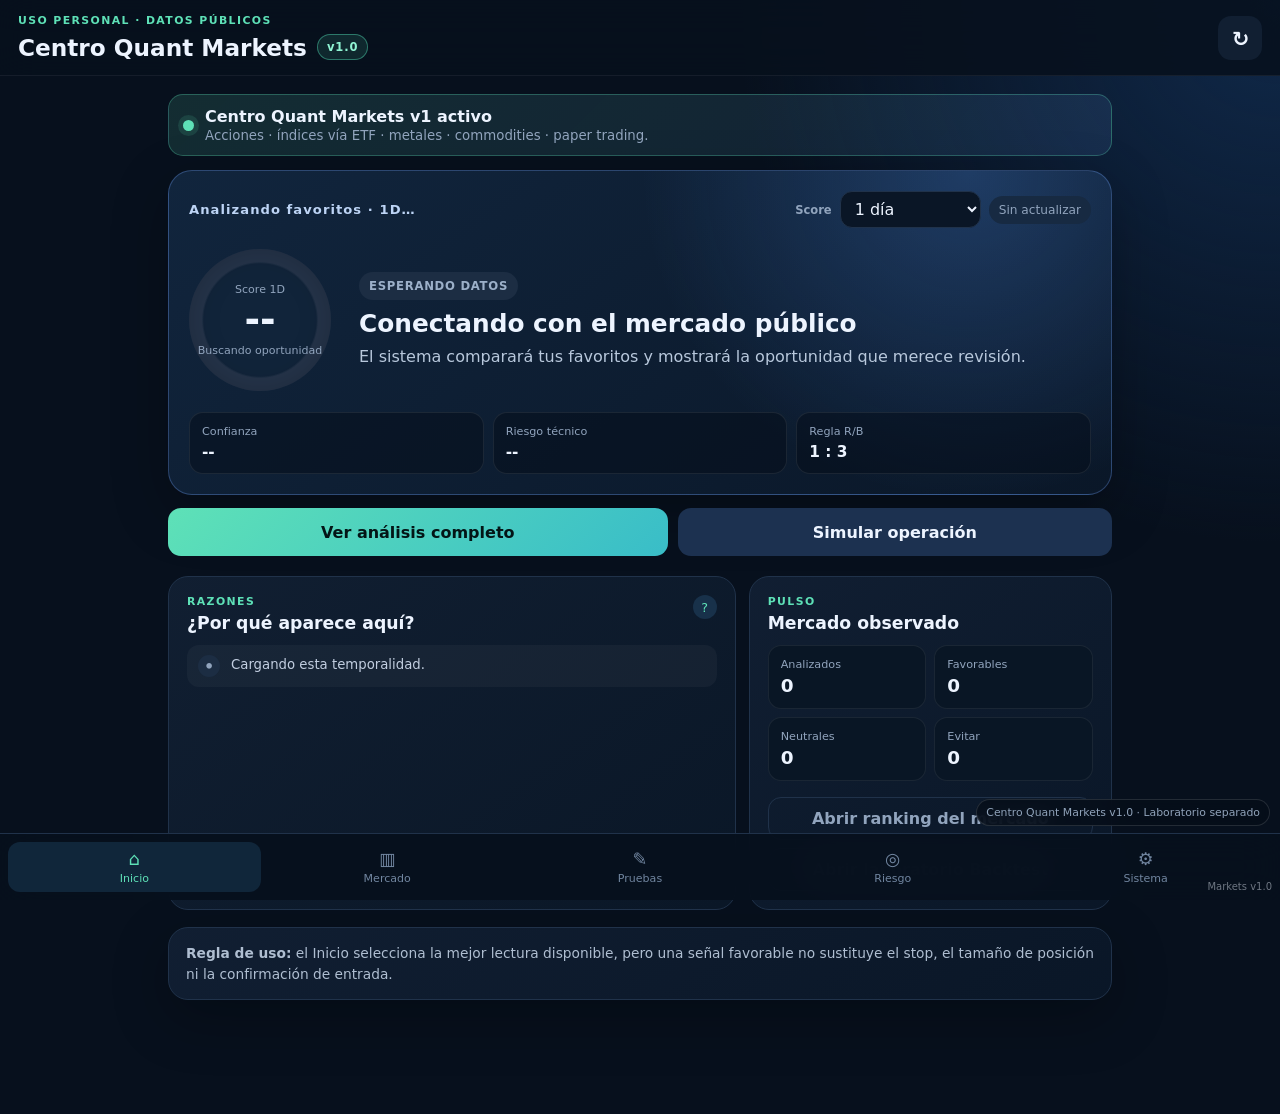
==== index.html @ fdf88c24 "Add files via upload" ====
<!doctype html>
<html lang="es">
<head>
  <meta charset="utf-8" />
  <meta name="viewport" content="width=device-width, initial-scale=1, viewport-fit=cover" />
  <meta name="theme-color" content="#0b1220" />
  <meta name="apple-mobile-web-app-capable" content="yes" />
  <meta name="apple-mobile-web-app-status-bar-style" content="black-translucent" />
  <meta name="apple-mobile-web-app-title" content="Quant Centro" />
  <title>Centro de Trading Cuantitativo</title>
  <link rel="manifest" href="./manifest.webmanifest" />
  <link rel="apple-touch-icon" href="./icons/icon-192.png" />
  <link rel="stylesheet" href="./styles.css?v=1.0.0" />
</head>
<body>
  <header class="app-header">
    <div>
      <p class="eyebrow">Uso personal · Datos públicos</p>
      <div class="brand-line"><h1>Centro Quant Markets</h1><span class="version-badge">v1.0</span></div>
    </div>
    <button id="refreshAllBtn" class="icon-btn" aria-label="Actualizar">↻</button>
  </header>

  <main>
    <section id="homeView" class="view active home-v6">
      <div class="v6-release-banner"><span class="release-dot"></span><div><strong>Centro Quant Markets v1 activo</strong><small>Acciones · índices vía ETF · metales · commodities · paper trading.</small></div></div>

      <article class="decision-hero">
        <div class="decision-topline">
          <span id="homePair" class="home-pair">Analizando favoritos…</span>
          <div class="home-time-controls">
            <label for="homeTimeframeSelect">Score</label>
            <select id="homeTimeframeSelect" class="compact-select" aria-label="Temporalidad del Score de Inicio">
              <option value="15m">15 min</option>
              <option value="1h">1 hora</option>
              <option value="4h">4 horas</option>
              <option value="1d" selected>1 día</option>
              <option value="1w">1 semana</option>
            </select>
            <span id="homeUpdated" class="pill">Sin actualizar</span>
          </div>
        </div>
        <div class="decision-main">
          <div class="decision-score-wrap">
            <span id="homeScoreLabel">Score 1D</span>
            <strong id="homeScore">--</strong>
            <small id="homeSide">Buscando oportunidad</small>
          </div>
          <div class="decision-copy">
            <p id="homeDecision" class="home-decision neutral">ESPERANDO DATOS</p>
            <h2 id="homeHeadline">Conectando con el mercado público</h2>
            <p id="homeSummary">El sistema comparará tus favoritos y mostrará la oportunidad que merece revisión.</p>
          </div>
        </div>
        <div class="home-kpis">
          <div><span>Confianza</span><strong id="homeConfidence">--</strong></div>
          <div><span>Riesgo técnico</span><strong id="homeRisk">--</strong></div>
          <div><span>Regla R/B</span><strong>1 : 3</strong></div>
        </div>
      </article>

      <div class="home-actions">
        <button id="homeAnalyzeBtn" class="primary">Ver análisis completo</button>
        <button id="homePaperBtn" class="secondary">Simular operación</button>
      </div>

      <section class="home-grid">
        <article class="home-panel">
          <div class="home-panel-head"><div><p class="eyebrow">Razones</p><h2>¿Por qué aparece aquí?</h2></div><span class="help-symbol">?</span></div>
          <div id="homeReasons" class="reason-list"><div class="reason-row neutral"><span>•</span><p>Esperando indicadores del mercado.</p></div></div>
        </article>

        <article class="home-panel">
          <div class="home-panel-head"><div><p class="eyebrow">Pulso</p><h2>Mercado observado</h2></div></div>
          <div class="pulse-grid">
            <div><span>Analizados</span><strong id="homeAnalyzed">0</strong></div>
            <div><span>Favorables</span><strong id="homeFavorable">0</strong></div>
            <div><span>Neutrales</span><strong id="homeNeutral">0</strong></div>
            <div><span>Evitar</span><strong id="homeAvoid">0</strong></div>
          </div>
          <button id="homeMarketBtn" class="ghost wide">Abrir ranking del mercado</button>
          <button id="homeBacktestBtn" class="ghost wide home-secondary-link">Abrir laboratorio Backtest</button>
        </article>
      </section>

      <div class="notice home-notice"><strong>Regla de uso:</strong> el Inicio selecciona la mejor lectura disponible, pero una señal favorable no sustituye el stop, el tamaño de posición ni la confirmación de entrada.</div>
    </section>

    <section id="dashboardView" class="view">
      <div class="hero-card">
        <div>
          <p class="muted">Estado de tus favoritos</p>
          <h2 id="marketSummary">Cargando mercado…</h2>
        </div>
        <span id="lastUpdate" class="pill">Sin actualizar</span>
      </div>

      <div class="section-title">
        <div>
          <h2>Mercado Hoy</h2>
          <p>Ranking automático según oportunidad Long o Short.</p>
        </div>
        <select id="marketModeSelect" class="compact-select">
          <option value="long" selected>Long</option>
          <option value="short">Short</option>
        </select>
      </div>
      <div id="marketRanking" class="ranking-list"></div>

      <div class="section-title">
        <div>
          <h2>Favoritos</h2>
          <p>Scores Long y Short separados.</p>
        </div>
        <button id="addAssetBtn" class="primary small">+ Agregar</button>
      </div>
      <div id="assetGrid" class="asset-grid"></div>

      <div class="notice">
        <strong>Importante:</strong> el score mide cuántas condiciones favorables se cumplen. No es una probabilidad garantizada de subida.
      </div>
    </section>

    <section id="analysisView" class="view">
      <div class="section-title">
        <div>
          <p class="eyebrow">Análisis cuantitativo</p>
          <h2 id="analysisTitle">Selecciona un activo</h2>
        </div>
        <button id="backToDashboard" class="ghost">← Volver</button>
      </div>

      <div class="controls-row">
        <select id="analysisModeSelect">
          <option value="long" selected>Lectura Long</option>
          <option value="short">Lectura Short</option>
        </select>
        <select id="timeframeSelect">
          <option value="15m">15 minutos</option>
          <option value="1h">1 hora</option>
          <option value="4h">4 horas</option>
          <option value="1d" selected>Diario</option>
          <option value="1w">Semanal</option>
          <option value="1M">Mensual</option>
        </select>
        <button id="refreshAnalysisBtn" class="secondary">Actualizar</button>
      </div>

      <div class="analysis-top">
        <div class="score-card">
          <span class="muted">Score cuantitativo</span>
          <strong id="mainScore">--</strong>
          <span id="mainDecision" class="decision neutral">Sin datos</span>
        </div>
        <div class="metric-card">
          <span>Precio</span><strong id="analysisPrice">--</strong>
          <small id="analysisChange">--</small>
        </div>
      </div>

      <article class="traffic-card" id="trafficCard">
        <div class="traffic-head">
          <div>
            <p class="eyebrow">Semáforo inteligente</p>
            <h3 id="trafficTitle">Esperando análisis</h3>
            <p id="trafficMessage">El sistema combinará score y calidad de los factores para darte una instrucción clara.</p>
          </div>
          <div id="trafficLight" class="traffic-light neutral" aria-label="Semáforo sin datos">
            <span class="light red"></span><span class="light yellow"></span><span class="light green"></span>
          </div>
        </div>
        <div id="trafficReasons" class="traffic-reasons"><div class="reason-row neutral"><span>•</span><p>Selecciona un activo y espera los datos.</p></div></div>
        <button id="trafficNeedsBtn" class="ghost wide" type="button" aria-expanded="false">¿Qué tendría que pasar para ponerse en verde?</button>
        <div id="trafficNeeds" class="traffic-needs" hidden></div>
        <small class="traffic-rule">El verde valida la lectura técnica. Antes de operar, el simulador debe confirmar un riesgo/beneficio mínimo de 1:3.</small>
      </article>

      <article class="score-engine-card">
        <div class="score-engine-head">
          <div><p class="eyebrow">Motor del Score</p><h3>De dónde salen los puntos</h3><p>Cada factor aporta una parte de su peso máximo según la lectura actual.</p></div>
          <span id="scoreWeightTotal" class="pill">Pesos: 100</span>
        </div>
        <div id="scoreBreakdown" class="score-breakdown"><div class="notice">Selecciona un activo para ver el desglose.</div></div>
      </article>

      <div class="chart-card">
        <div class="chart-head">
          <div>
            <strong>Precio y medias</strong>
            <small id="chartCaption">Últimas velas</small>
          </div>
          <div class="legend"><span>Precio</span><span>EMA20</span><span>EMA50</span></div>
        </div>
        <canvas id="priceChart" width="900" height="420"></canvas>
      </div>

      <div id="diagnosticGrid" class="diagnostic-grid"></div>

      <div class="explanation-card">
        <h3>Lectura clara</h3>
        <p id="plainExplanation">Selecciona un activo para obtener el diagnóstico.</p>
      </div>
    </section>

    <section id="backtestView" class="view">
      <div class="section-title">
        <div>
          <p class="eyebrow">Laboratorio</p>
          <h2>Laboratorio automático</h2>
          <p>La app recorre el historial y abre/cierra simulaciones automáticamente según el Score, stop y objetivo.</p>
        </div>
      </div>

      <div class="form-card">
        <div class="form-grid">
          <label>Activo
            <select id="btSymbol"></select>
          </label>
          <label>Temporalidad
            <select id="btInterval">
              <option value="15m">15 minutos</option>
              <option value="1h">1 hora</option>
              <option value="4h" selected>4 horas</option>
              <option value="1d">Diario</option>
              <option value="1w">Semanal</option>
            </select>
          </label>
          <label>Motor de entrada
            <select id="btPreset">
              <option value="score" selected>Score Centro Quant automático</option>
              <option value="trend">Clásico: tendencia EMA + RSI</option>
              <option value="pullback">Clásico: retroceso EMA20</option>
              <option value="breakout">Clásico: ruptura + volumen</option>
            </select>
          </label>
          <label>Score mínimo
            <input id="btScoreThreshold" type="number" value="85" min="50" max="100" step="1" />
          </label>
          <label>Dirección
            <select id="btDirection"><option value="auto" selected>Automática Long / Short</option><option value="long">Solo Long</option><option value="short">Solo Short</option></select>
          </label>
          <label>Capital inicial
            <input id="btCapital" type="number" value="10000" min="100" />
          </label>
          <label>Stop %
            <input id="btStop" type="number" value="3" min="0.2" step="0.1" />
          </label>
          <label>Objetivo %
            <input id="btTarget" type="number" value="9" min="0.2" step="0.1" />
          </label>
          <label>Comisión por lado %
            <input id="btFee" type="number" value="0.1" min="0" step="0.01" />
          </label>
          <label>Riesgo por operación %
            <input id="btRisk" type="number" value="1" min="0.1" max="10" step="0.1" />
          </label>
        </div>
        <button id="runBacktestBtn" class="primary wide">Ejecutar simulaciones automáticas</button>
        <div id="btAutoSummary" class="auto-summary">Usa Score 85 como punto de partida. Después puedes probar 80, 75 o 90 y comparar.</div>
      </div>

      <div id="btResults" class="results-grid hidden"></div>
      <div id="btEquityWrap" class="chart-card hidden">
        <div class="chart-head"><strong>Curva de capital</strong><small>Resultado simulado</small></div>
        <canvas id="equityChart" width="900" height="360"></canvas>
      </div>
      <div class="notice">
        Un backtest no garantiza resultados futuros. Sirve para descartar ideas débiles y medir reglas antes de arriesgar dinero.
      </div>
    </section>


    <section id="paperView" class="view paper-v5">
      <div class="new-version-banner"><strong>✓ NUEVA BASE ACTIVA</strong><span>Laboratorio separado: riesgo, R/B, diario y aprendizaje.</span></div>
      <div class="section-title paper-hero">
        <div>
          <p class="eyebrow">Laboratorio Markets · v1.0</p>
          <h2>Simulador y diario de operaciones</h2>
          <p>Planea la entrada, valida el riesgo y aprende de tus resultados sin usar dinero real.</p>
        </div>
        <button id="refreshPaperBtn" class="secondary">Revisar abiertas</button>
      </div>

      <div class="auto-paper-card">
        <div class="auto-paper-head"><div><p class="eyebrow">Piloto automático</p><h3>Paper trading automático</h3><p>Cuando la app está abierta (y al volver a abrirla), escanea una cesta separada de acciones grandes y ETFs representativos de índices, metales y commodities. Crea simulaciones sólo si alcanzan el Score indicado.</p></div><label class="switch-line"><input id="autoPaperEnabled" type="checkbox" /><span>Activar</span></label></div>
        <div class="auto-paper-grid">
          <label>Temporalidad<select id="autoPaperInterval"><option value="15m">15 min</option><option value="1h">1 hora</option><option value="4h" selected>4 horas</option><option value="1d">Diario</option><option value="1w">Semanal</option></select></label>
          <label>Score mínimo<input id="autoPaperThreshold" type="number" min="50" max="100" value="85" /></label>
          <label>Stop %<input id="autoPaperStop" type="number" min="0.2" step="0.1" value="3" /></label>
          <label>Objetivo %<input id="autoPaperTarget" type="number" min="0.2" step="0.1" value="9" /></label>
          <label>Riesgo %<input id="autoPaperRisk" type="number" min="0.1" max="10" step="0.1" value="1" /></label>
          <label>Capital simulado<input id="autoPaperCapital" type="number" min="100" value="20000" /></label>
        </div>
        <div class="scanner-universe-note"><strong>Radar Markets:</strong> acciones grandes + ETFs de índices/metales/commodities → Score Long/Short → R/B mínimo 1:3.</div>
        <div class="auto-paper-footer"><span id="autoPaperStatus">Apagado</span><button id="scanAutoPaperBtn" class="secondary">Revisar señales ahora</button></div>
        <small class="muted">En iPhone una PWA no puede garantizar ejecución continua cuando está totalmente cerrada; el barrido se hace con la app abierta, al abrirla y al actualizar.</small>
      </div>

      <div class="scanner-results-card">
        <div class="scanner-results-head"><div><p class="eyebrow">Radar Markets</p><h3>Último barrido del mercado</h3><p id="scannerResultsMeta">Aún no hay un barrido terminado.</p></div><div class="scanner-legend"><span class="dot signal"></span>85+ señal <span class="dot watch"></span>70–84 vigilar</div></div>
        <div id="scannerResults" class="scanner-results"></div>
        <small class="muted">Aquí aparecen los instrumentos que realmente logró analizar. Se ordenan por el mejor Score entre Long y Short.</small>
      </div>
      <div class="paper-layout">
        <div class="form-card paper-entry-card">
          <div class="paper-card-title"><span class="step-number">1</span><div><strong>Nueva operación</strong><small>Define la idea antes de entrar</small></div></div>
          <div class="form-grid">
            <label>Activo<select id="paperSymbol"></select></label>
            <label>Dirección<select id="paperSide"><option value="long">Long</option><option value="short">Short</option></select></label>
            <label>Temporalidad<select id="paperInterval"><option value="15m">15 minutos</option><option value="1h">1 hora</option><option value="4h">4 horas</option><option value="1d" selected>Diario</option><option value="1w">Semanal</option></select></label>
            <label>Entrada<input id="paperEntry" type="number" step="any" placeholder="Precio actual automático" /></label>
            <label>Stop por<select id="paperStopMode"><option value="percent">Porcentaje</option><option value="price">Precio</option></select></label>
            <label>Stop<input id="paperStop" type="number" step="any" value="3" /></label>
            <label>Objetivo por<select id="paperTargetMode"><option value="percent">Porcentaje</option><option value="price">Precio</option></select></label>
            <label>Objetivo<input id="paperTarget" type="number" step="any" value="9" /></label>
            <label>Capital disponible<input id="paperCapital" type="number" min="0" step="any" value="20000" /></label>
            <label>Riesgo máximo %<input id="paperRiskPct" type="number" min="0.1" max="10" step="0.1" value="1" /></label>
            <label class="full-field">Motivo o notas<textarea id="paperNotes" rows="3" placeholder="Ej. Score alto, tendencia alineada y volumen confirmando"></textarea></label>
          </div>
          <div class="trade-checklist">
            <strong>Lista de control antes de guardar</strong>
            <label><input id="checkTrend" type="checkbox" /> La tendencia apoya la dirección</label>
            <label><input id="checkSignal" type="checkbox" /> Existe una señal concreta de entrada</label>
            <label><input id="checkRisk" type="checkbox" /> Acepto la pérdida definida por el stop</label>
            <label><input id="checkNoImpulse" type="checkbox" /> No estoy entrando por impulso o FOMO</label>
          </div>
          <div id="paperPreview" class="paper-analysis-panel">Selecciona los datos. Al guardar se capturarán score, RSI, ADX, ATR, volumen y medias.</div>
          <button id="savePaperBtn" class="primary wide">Guardar operación simulada</button>
        </div>

        <aside class="paper-guide-card">
          <div class="paper-card-title"><span class="step-number">2</span><div><strong>Reglas de control</strong><small>Tu filtro antes de operar</small></div></div>
          <div class="rule-row"><span>Riesgo máximo</span><strong>1% sugerido</strong></div>
          <div class="rule-row"><span>R/B mínimo</span><strong>1 : 3</strong></div>
          <div class="rule-row"><span>Operaciones abiertas</span><strong id="paperOpenCount">0</strong></div>
          <p class="muted compact-note">Una operación puede tener score alto y aun así no cumplir tu gestión de riesgo.</p>
        </aside>
      </div>

      <div class="section-title paper-section-head"><div><p class="eyebrow">Seguimiento</p><h2>Operaciones abiertas</h2><p>La app revisa stops y objetivos automáticamente cada 45 segundos mientras está activa.</p></div></div>
      <div id="paperMonitor" class="paper-monitor"></div>
      <div id="paperOpenList" class="paper-list"></div>

      <div class="section-title paper-section-head"><div><p class="eyebrow">Estadísticas</p><h2>Diario de resultados</h2><p>Historial, rendimiento acumulado y patrones de tu sistema.</p></div></div>
      <div id="paperStats" class="results-grid"></div>
      <div class="section-head mfe-head"><div><h3>🎯 ¿Hasta dónde llegaron realmente?</h3><p>Máximo avance favorable antes del cierre, medido en R.</p></div></div>
      <div id="paperMfeStats" class="results-grid mfe-grid"></div>
      <div id="paperInsights" class="insights-card"></div>
      <div class="journal-toolbar">
        <select id="paperFilter">
          <option value="all">Todo el diario</option>
          <option value="wins">Solo ganadoras</option>
          <option value="losses">Solo perdedoras</option>
          <option value="long">Solo Long</option>
          <option value="short">Solo Short</option>
        </select>
        <button id="exportPaperBtn" class="secondary">Exportar CSV</button>
      </div>
      <div id="paperClosedList" class="paper-list"></div>
    </section>

    <section id="positionView" class="view">
      <div class="section-title">
        <div>
          <p class="eyebrow">Gestión de riesgo</p>
          <h2>Calculadora de posición</h2>
        </div>
      </div>
      <div class="form-card">
        <div class="form-grid">
          <label>Capital disponible
            <input id="posCapital" type="number" value="20000" />
          </label>
          <label>Riesgo máximo %
            <input id="posRisk" type="number" value="1" step="0.1" />
          </label>
          <label>Precio de entrada
            <input id="posEntry" type="number" placeholder="Ej. 65000" step="any" />
          </label>
          <label>Stop loss
            <input id="posStop" type="number" placeholder="Ej. 63000" step="any" />
          </label>
          <label>Objetivo
            <input id="posTarget" type="number" placeholder="Ej. 71000" step="any" />
          </label>
        </div>
        <button id="calcPositionBtn" class="primary wide">Calcular operación</button>
      </div>
      <div id="positionResults" class="results-grid hidden"></div>
    </section>

    <section id="settingsView" class="view">
      <div class="section-title">
        <div>
          <p class="eyebrow">Configuración</p>
          <h2>Sistema cuantitativo</h2>
          <p>Estos pesos determinan el score. Después podremos ajustarlos con evidencia del backtest.</p>
        </div>
      </div>
      <div class="form-card" style="margin-bottom:14px">
        <div class="weight-summary"><div><strong>Fuente de datos · Twelve Data</strong><small>La clave queda guardada sólo en este dispositivo.</small></div><strong id="marketApiStatus">Sin clave</strong></div>
        <label>API key de Twelve Data<input id="marketApiKey" type="password" autocomplete="off" placeholder="Pega aquí tu API key" /></label>
        <button id="saveMarketApiKey" type="button" class="primary wide">Guardar clave de mercado</button>
        <small class="muted">Markets v1 necesita esta clave para consultar velas y precios. Crypto permanece totalmente separado.</small>
      </div>
      <div class="form-card">
        <div class="weight-summary"><div><strong>Personaliza tu estrategia</strong><small>Los seis pesos deben sumar 100.</small></div><strong id="weightsTotal">100 / 100</strong></div>
        <div class="weight-presets">
          <button type="button" class="ghost" data-weight-preset="balanced">Equilibrado</button>
          <button type="button" class="ghost" data-weight-preset="trend">Tendencia</button>
          <button type="button" class="ghost" data-weight-preset="momentum">Momentum</button>
        </div>
        <div id="weightsForm" class="weights"></div>
        <button id="saveWeightsBtn" class="primary wide">Guardar y recalcular</button>
        <div class="backup-tools">
          <button id="backupDataBtn" type="button" class="secondary wide">Crear respaldo completo</button>
          <button id="restoreDataBtn" type="button" class="ghost wide">Cargar respaldo</button>
          <input id="restoreDataInput" type="file" accept="application/json,.json" hidden />
          <small class="muted">El respaldo incluye activos, pesos, temporalidad de Inicio y todas las operaciones de Pruebas guardadas en este dispositivo.</small>
        </div>
        <button id="resetDataBtn" class="danger wide">Restablecer aplicación</button>
      </div>
      <div class="notice">
        Los datos personales y preferencias se guardan localmente en este dispositivo. La API key de datos se guarda sólo en el almacenamiento local de este dispositivo y no se incluye en los respaldos.
      </div>
    </section>
  </main>
  <div class="build-label">Centro Quant Markets v1.0 · Laboratorio separado</div>

  <nav class="bottom-nav">
    <button data-view="homeView" class="active"><span>⌂</span>Inicio</button>
    <button data-view="dashboardView"><span>▥</span>Mercado</button>
    <button data-view="paperView"><span>✎</span>Pruebas</button>
    <button data-view="positionView"><span>◎</span>Riesgo</button>
    <button data-view="settingsView"><span>⚙</span>Sistema</button>
  </nav>

  <dialog id="assetDialog">
    <form method="dialog" class="dialog-card">
      <h3>Agregar instrumento</h3>
      <p>Escribe el ticker. Ejemplos: AAPL, MSFT, SPY, GLD, USO.</p>
      <input id="newAssetInput" maxlength="12" autocomplete="off" placeholder="AAPL" />
      <div class="dialog-actions">
        <button value="cancel" class="ghost">Cancelar</button>
        <button id="confirmAddAsset" value="default" class="primary">Agregar</button>
      </div>
      <p id="assetDialogError" class="error"></p>
    </form>
  </dialog>

  <script src="./app.js?v=1.0.0"></script>

<div id="appVersionBadge" style="position:fixed;right:8px;bottom:8px;z-index:9999;font-size:10px;opacity:.45;pointer-events:none">Markets v1.0</div>
</body>
</html>
---- styles.css ----
:root{
  --bg:#07101d;--panel:#0d1929;--panel2:#111f32;--line:#20324a;--text:#edf4ff;
  --muted:#91a4bd;--accent:#5ee1b7;--accent2:#73a7ff;--danger:#ff7185;--warn:#f6c86b;
  --shadow:0 18px 55px rgba(0,0,0,.28);--radius:20px
}
*{box-sizing:border-box}
html{background:var(--bg);color:var(--text);font-family:Inter,ui-sans-serif,system-ui,-apple-system,BlinkMacSystemFont,"Segoe UI",sans-serif}
body{margin:0;min-height:100vh;background:radial-gradient(circle at top right,#10294a 0,transparent 32%),var(--bg);padding-bottom:92px}
button,input,select{font:inherit}
button{cursor:pointer}
.app-header{position:sticky;top:0;z-index:10;display:flex;justify-content:space-between;align-items:center;padding:calc(14px + env(safe-area-inset-top)) 18px 14px;background:rgba(7,16,29,.88);backdrop-filter:blur(18px);border-bottom:1px solid rgba(255,255,255,.06)}
h1,h2,h3,p{margin-top:0}.app-header h1{font-size:1.45rem;margin:2px 0 0}.eyebrow{text-transform:uppercase;letter-spacing:.13em;font-size:.68rem;color:var(--accent);font-weight:800;margin-bottom:5px}
main{max-width:980px;margin:auto;padding:18px}.view{display:none}.view.active{display:block}
.icon-btn,.ghost,.secondary,.primary,.danger{border:0;border-radius:13px;padding:11px 14px;font-weight:750}
.icon-btn{width:44px;height:44px;font-size:1.3rem;background:var(--panel2);color:var(--text)}
.primary{background:linear-gradient(135deg,var(--accent),#39bdc8);color:#031516}.secondary{background:#1c3150;color:var(--text)}.ghost{background:transparent;color:var(--muted);border:1px solid var(--line)}.danger{background:#3a1620;color:#ff9cab}.small{padding:9px 12px}.wide{width:100%;margin-top:16px}
.hero-card,.chart-card,.form-card,.explanation-card,.notice{background:linear-gradient(145deg,rgba(17,31,50,.98),rgba(10,23,39,.98));border:1px solid var(--line);border-radius:var(--radius);box-shadow:var(--shadow)}
.hero-card{padding:22px;display:flex;align-items:flex-end;justify-content:space-between;gap:14px}.hero-card h2{margin:4px 0 0;font-size:1.35rem}.muted,.section-title p,small{color:var(--muted)}
.pill{font-size:.76rem;padding:7px 10px;border-radius:999px;background:#172a42;color:var(--muted);white-space:nowrap}
.section-title{display:flex;justify-content:space-between;align-items:flex-end;gap:16px;margin:28px 2px 14px}.section-title h2{margin-bottom:5px}.section-title p{margin-bottom:0;font-size:.9rem;line-height:1.45}
.asset-grid{display:grid;grid-template-columns:repeat(auto-fit,minmax(250px,1fr));gap:13px}
.asset-card{position:relative;background:var(--panel);border:1px solid var(--line);border-radius:18px;padding:17px;transition:.2s transform,.2s border-color}.asset-card:active{transform:scale(.985)}.asset-card:hover{border-color:#355174}
.asset-top,.asset-bottom{display:flex;align-items:center;justify-content:space-between;gap:12px}.symbol-wrap{display:flex;align-items:center;gap:10px}.coin-badge{width:42px;height:42px;border-radius:14px;background:linear-gradient(135deg,#223a5d,#112037);display:grid;place-items:center;font-weight:900;color:var(--accent)}
.asset-card h3{margin:0;font-size:1rem}.asset-card .pair{font-size:.72rem;color:var(--muted)}.price{font-size:1.3rem;font-weight:850;margin:17px 0 4px}.change.pos{color:var(--accent)}.change.neg{color:var(--danger)}
.score-ring{width:57px;height:57px;border-radius:50%;display:grid;place-items:center;font-size:.92rem;font-weight:900;background:conic-gradient(var(--accent) calc(var(--score)*1%),#1d2b40 0);position:relative}.score-ring:after{content:"";position:absolute;inset:5px;border-radius:50%;background:var(--panel)}.score-ring span{position:relative;z-index:1}
.card-actions{display:flex;justify-content:space-between;align-items:center;margin-top:14px}.tag{font-size:.75rem;padding:6px 9px;border-radius:999px;background:#17273b}.remove-btn{border:0;background:transparent;color:#60758f;font-size:1rem;padding:5px}
.notice{padding:15px 17px;margin-top:17px;color:#afbed1;font-size:.86rem;line-height:1.5}
.controls-row{display:flex;gap:10px;margin-bottom:14px}select,input{width:100%;background:#0a1626;color:var(--text);border:1px solid var(--line);border-radius:12px;padding:12px;outline:none}select:focus,input:focus{border-color:var(--accent2)}
.analysis-top{display:grid;grid-template-columns:1.2fr 1fr;gap:12px;margin-bottom:12px}.score-card,.metric-card{background:var(--panel);border:1px solid var(--line);border-radius:18px;padding:18px}.score-card strong{font-size:2.3rem;display:block;margin:7px 0}.decision{display:inline-block;border-radius:999px;padding:6px 10px;font-size:.78rem;font-weight:850}.decision.good{background:#133a35;color:var(--accent)}.decision.warn{background:#3b321c;color:var(--warn)}.decision.bad{background:#3d1822;color:#ff91a1}.decision.neutral{background:#1b2c42;color:var(--muted)}.metric-card{display:flex;flex-direction:column;justify-content:center}.metric-card strong{font-size:1.4rem;margin:8px 0}
.chart-card{padding:14px;margin-bottom:14px;overflow:hidden}.chart-head{display:flex;justify-content:space-between;align-items:center;gap:12px;margin-bottom:10px}.chart-head small{display:block}.legend{display:flex;gap:10px;color:var(--muted);font-size:.7rem}canvas{width:100%;height:auto;display:block}
.diagnostic-grid,.results-grid{display:grid;grid-template-columns:repeat(auto-fit,minmax(150px,1fr));gap:10px;margin:12px 0}.diag,.result-card{background:var(--panel);border:1px solid var(--line);padding:14px;border-radius:16px}.diag span,.result-card span{font-size:.75rem;color:var(--muted);display:block}.diag strong,.result-card strong{font-size:1.03rem;display:block;margin-top:7px}.explanation-card{padding:19px}.explanation-card p{margin:9px 0 0;color:#c1cee0;line-height:1.58}
.form-card{padding:18px}.form-grid{display:grid;grid-template-columns:repeat(auto-fit,minmax(210px,1fr));gap:13px}.form-grid label{font-size:.78rem;color:var(--muted)}.form-grid input,.form-grid select{margin-top:6px}.hidden{display:none!important}
.weights{display:grid;gap:12px}.weight-row{display:grid;grid-template-columns:1fr 80px;gap:12px;align-items:center}.weight-row label{color:#cbd7e7}
.bottom-nav{position:fixed;left:0;right:0;bottom:0;z-index:20;display:grid;grid-template-columns:repeat(4,1fr);background:rgba(7,16,29,.94);backdrop-filter:blur(20px);border-top:1px solid var(--line);padding:8px 8px calc(8px + env(safe-area-inset-bottom))}
.bottom-nav button{border:0;background:transparent;color:#7186a0;font-size:.69rem;padding:7px 3px;border-radius:12px}.bottom-nav button span{display:block;font-size:1.1rem;margin-bottom:3px}.bottom-nav button.active{color:var(--accent);background:#10263a}
dialog{border:0;padding:0;background:transparent;color:var(--text);width:min(92vw,430px)}dialog::backdrop{background:rgba(0,0,0,.68);backdrop-filter:blur(4px)}.dialog-card{background:var(--panel);border:1px solid var(--line);padding:22px;border-radius:20px}.dialog-card p{color:var(--muted);line-height:1.45}.dialog-actions{display:flex;justify-content:flex-end;gap:10px;margin-top:14px}.error{color:var(--danger)!important;margin:10px 0 0!important;font-size:.8rem}
.loading{opacity:.55;pointer-events:none}
@media(max-width:600px){main{padding:14px}.hero-card{align-items:flex-start;flex-direction:column}.analysis-top{grid-template-columns:1fr 1fr}.section-title{align-items:flex-start}.section-title .ghost{white-space:nowrap}.legend{display:none}.asset-grid{grid-template-columns:1fr}}

.compact-select{width:auto;min-width:110px}
.ranking-list{display:grid;gap:9px}
.rank-row{display:grid;grid-template-columns:42px 1fr auto auto;align-items:center;gap:11px;background:var(--panel);border:1px solid var(--line);border-radius:16px;padding:13px 14px;color:var(--text);text-align:left}
.rank-num{width:31px;height:31px;border-radius:10px;background:#14263b;display:grid;place-items:center;color:var(--muted);font-weight:800}
.rank-main strong{display:block}.rank-main small{display:block;margin-top:3px}
.rank-score{font-weight:900;font-size:1.05rem}
.rank-action{font-size:.72rem;padding:6px 8px;border-radius:999px;background:#17273b;white-space:nowrap}
.dual-scores{display:grid;grid-template-columns:1fr 1fr;gap:8px;margin-top:13px}
.mini-score{background:#0a1626;border:1px solid var(--line);border-radius:12px;padding:9px}
.mini-score span{display:block;color:var(--muted);font-size:.7rem}.mini-score strong{display:block;margin-top:4px}
@media(max-width:600px){.rank-row{grid-template-columns:36px 1fr auto}.rank-action{display:none}.controls-row{flex-wrap:wrap}}

.bottom-nav{grid-template-columns:repeat(5,1fr)}
.full-field{grid-column:1/-1}
textarea{width:100%;margin-top:6px;background:#0a1626;color:var(--text);border:1px solid var(--line);border-radius:12px;padding:12px;resize:vertical}
.paper-list{display:grid;gap:11px}
.paper-trade{background:var(--panel);border:1px solid var(--line);border-radius:18px;padding:16px}
.paper-head,.paper-progress,.paper-actions{display:flex;justify-content:space-between;align-items:center;gap:10px}
.paper-head h3{margin:0}.paper-meta{color:var(--muted);font-size:.76rem;margin-top:4px}
.paper-levels{display:grid;grid-template-columns:repeat(3,1fr);gap:8px;margin:13px 0}
.paper-level{background:#0a1626;border:1px solid var(--line);border-radius:12px;padding:9px}.paper-level span{display:block;color:var(--muted);font-size:.68rem}.paper-level strong{display:block;margin-top:4px;font-size:.88rem}
.paper-snapshot{display:flex;flex-wrap:wrap;gap:6px;margin-top:10px}.paper-snapshot .tag{font-size:.68rem}
.status-open{color:var(--warn)}.status-win{color:var(--accent)}.status-loss{color:var(--danger)}.status-manual{color:var(--muted)}
.paper-actions{margin-top:13px}.paper-actions button{padding:8px 10px;font-size:.75rem}
.paper-note{color:#b8c6d8;font-size:.82rem;line-height:1.45;margin:10px 0 0}
@media(max-width:600px){.paper-levels{grid-template-columns:1fr 1fr}.bottom-nav button{font-size:.62rem}}

/* V4: tarjetas educativas desplegables */
.diagnostic-grid{grid-template-columns:1fr}
.metric-help{width:100%;color:var(--text);text-align:left;cursor:pointer;appearance:none}
.metric-help:hover{border-color:#355174}.metric-help:focus-visible{outline:2px solid var(--accent);outline-offset:2px}
.metric-title{display:flex!important;align-items:center;justify-content:space-between;gap:8px;font-size:.92rem!important}
.help-symbol{display:grid;place-items:center;width:24px;height:24px;border-radius:50%;background:#18314a;color:var(--accent);font-size:.8rem}
.metric-status{display:inline-block;margin-top:9px;padding:5px 8px;border-radius:999px;font-size:.72rem;font-style:normal;font-weight:800}
.metric-status.good{background:#133a35;color:var(--accent)}.metric-status.warn{background:#3b321c;color:var(--warn)}.metric-status.bad{background:#3d1822;color:#ff91a1}.metric-status.neutral{background:#1b2c42;color:var(--muted)}
.metric-detail{display:none;border-top:1px solid var(--line);margin-top:13px;padding-top:13px;color:#c1cee0;font-size:.86rem;line-height:1.5}
.metric-help.open .metric-detail{display:block}.metric-detail p{margin:10px 0 0}.metric-detail b{color:var(--text)}
.meter{height:12px;border-radius:999px;background:#1b2b40;position:relative;overflow:visible;margin:5px 5px 0}
.meter-fill{height:100%;border-radius:999px;background:var(--accent)}.meter-fill.warn{background:var(--warn)}.meter-fill.bad{background:var(--danger)}.meter-fill.neutral{background:#7186a0}
.meter-marker{position:absolute;top:-4px;width:3px;height:20px;background:var(--text);border-radius:3px;transform:translateX(-1px)}
.meter-labels{display:flex;justify-content:space-between;color:var(--muted);font-size:.64rem;margin-top:7px}
@media(min-width:700px){.diagnostic-grid{grid-template-columns:repeat(2,1fr)}.metric-help.open{grid-column:1/-1}}
.preview-main{line-height:1.6}.preview-metrics{display:flex;flex-wrap:wrap;gap:8px;margin-top:10px}.preview-metrics span{background:#0a1626;border:1px solid var(--line);border-radius:10px;padding:7px 9px;font-size:.76rem}.trade-warning,.trade-ok{margin-top:10px;border-radius:12px;padding:10px 12px;font-size:.8rem}.trade-warning{background:#3a280d;border:1px solid #7b5a18;color:#ffd778}.trade-ok{background:#0c3026;border:1px solid #24634f;color:#86efc1}.insights-card{background:linear-gradient(145deg,#101f35,#0b1728);border:1px solid var(--line);border-radius:18px;padding:17px;margin:12px 0}.insights-card h3{margin:0 0 9px}.insights-card p,.insights-card li{color:#c1cee0;line-height:1.5;font-size:.84rem}.insights-card ul{padding-left:20px;margin:8px 0}.insights-card small{color:var(--muted)}


/* Centro Quant v5 */
.brand-line{display:flex;align-items:center;gap:10px;flex-wrap:wrap}.version-badge{font-size:.72rem;font-weight:800;letter-spacing:.08em;padding:5px 9px;border:1px solid rgba(80,220,180,.45);background:rgba(80,220,180,.12);border-radius:999px;color:#8ff4d3}.build-label{position:fixed;right:10px;bottom:74px;z-index:20;padding:6px 9px;border-radius:999px;background:rgba(6,14,26,.88);border:1px solid rgba(255,255,255,.12);font-size:.68rem;color:#90a3ba;backdrop-filter:blur(8px)}
.paper-hero{padding:18px;border:1px solid rgba(89,195,255,.2);border-radius:20px;background:linear-gradient(135deg,rgba(31,88,138,.22),rgba(17,30,49,.78))}.paper-layout{display:grid;grid-template-columns:minmax(0,1.65fr) minmax(240px,.75fr);gap:16px;align-items:start}.paper-entry-card{border:1px solid rgba(89,195,255,.25);box-shadow:0 16px 45px rgba(0,0,0,.22)}.paper-card-title{display:flex;align-items:center;gap:12px;margin-bottom:18px}.paper-card-title strong{display:block;font-size:1.05rem}.paper-card-title small{display:block;color:var(--muted);margin-top:3px}.step-number{display:grid;place-items:center;width:34px;height:34px;border-radius:12px;background:rgba(68,170,255,.16);border:1px solid rgba(68,170,255,.35);font-weight:900;color:#8ed1ff}.paper-guide-card{padding:18px;border-radius:18px;background:linear-gradient(180deg,rgba(17,31,50,.95),rgba(10,20,34,.95));border:1px solid rgba(255,255,255,.1);position:sticky;top:90px}.rule-row{display:flex;justify-content:space-between;gap:16px;padding:12px 0;border-bottom:1px solid rgba(255,255,255,.08)}.rule-row span{color:var(--muted)}.compact-note{font-size:.82rem;line-height:1.45;margin-top:14px}.paper-analysis-panel{margin:16px 0;padding:16px;border-radius:16px;background:rgba(5,14,25,.68);border:1px solid rgba(255,255,255,.1)}.paper-analysis-panel .preview-main{font-size:.92rem;line-height:1.7}.paper-analysis-panel .preview-metrics{display:grid;grid-template-columns:repeat(3,1fr);gap:10px;margin-top:12px}.paper-analysis-panel .preview-metrics span{padding:12px;border-radius:12px;background:rgba(255,255,255,.045);font-size:.78rem}.paper-analysis-panel .preview-metrics strong{display:block;margin-top:4px;font-size:.98rem}.trade-warning,.trade-ok{margin-top:12px;padding:12px;border-radius:12px;font-weight:700}.trade-warning{background:rgba(255,177,66,.12);border:1px solid rgba(255,177,66,.28);color:#ffd08a}.trade-ok{background:rgba(65,205,145,.12);border:1px solid rgba(65,205,145,.28);color:#94f0c5}.paper-section-head{margin-top:28px}.paper-v5 .paper-list{display:grid;gap:12px}.paper-v5 .results-grid{margin-top:10px}.paper-v5 .insights-card{border:1px solid rgba(150,110,255,.22);background:linear-gradient(135deg,rgba(73,45,128,.16),rgba(12,22,37,.9))}
@media(max-width:760px){.paper-layout{grid-template-columns:1fr}.paper-guide-card{position:static}.paper-analysis-panel .preview-metrics{grid-template-columns:1fr}.build-label{bottom:70px;right:8px;font-size:.62rem}.paper-hero{align-items:flex-start}}

.new-version-banner{display:flex;justify-content:space-between;gap:12px;align-items:center;margin-bottom:14px;padding:14px 16px;border-radius:16px;background:linear-gradient(135deg,rgba(42,210,150,.18),rgba(40,120,220,.16));border:1px solid rgba(80,230,180,.38)}.new-version-banner strong{color:#91f5d2;letter-spacing:.05em}.new-version-banner span{color:#c5d2e3;font-size:.8rem}@media(max-width:600px){.new-version-banner{align-items:flex-start;flex-direction:column}}

/* v5.1 diario y disciplina */
.trade-checklist{display:grid;gap:9px;margin-top:16px;padding:15px;border-radius:15px;background:rgba(255,255,255,.035);border:1px solid rgba(255,255,255,.1)}
.trade-checklist strong{margin-bottom:3px}.trade-checklist label{display:flex;align-items:center;gap:10px;color:#c7d3e3;font-size:.84rem}.trade-checklist input{width:18px;height:18px;margin:0;accent-color:#55d8ae}
.journal-toolbar{display:flex;justify-content:space-between;gap:10px;align-items:center;margin:14px 0}.journal-toolbar select{max-width:210px}.journal-toolbar button{white-space:nowrap}
@media(max-width:600px){.journal-toolbar{align-items:stretch;flex-direction:column}.journal-toolbar select{max-width:none}}

/* Centro Quant v6 · Inicio inteligente */
.home-v6{animation:homeEnter .25s ease-out}@keyframes homeEnter{from{opacity:.35;transform:translateY(5px)}to{opacity:1;transform:none}}
.v6-release-banner{display:flex;align-items:center;gap:11px;margin-bottom:14px;padding:12px 14px;border-radius:15px;background:linear-gradient(135deg,rgba(94,225,183,.14),rgba(115,167,255,.11));border:1px solid rgba(94,225,183,.3)}
.v6-release-banner strong,.v6-release-banner small{display:block}.v6-release-banner small{margin-top:2px}.release-dot{width:11px;height:11px;border-radius:50%;background:var(--accent);box-shadow:0 0 0 5px rgba(94,225,183,.12)}
.decision-hero{padding:20px;border-radius:24px;background:radial-gradient(circle at 85% 0,rgba(84,153,255,.25),transparent 38%),linear-gradient(145deg,#11253d,#0a1728);border:1px solid rgba(115,167,255,.3);box-shadow:var(--shadow)}
.decision-topline{display:flex;justify-content:space-between;align-items:center;gap:12px;flex-wrap:wrap}.home-pair{font-size:.82rem;letter-spacing:.08em;font-weight:850;color:#bdd4f5}.home-time-controls{display:flex;align-items:center;gap:8px;flex-wrap:wrap}.home-time-controls label{font-size:.72rem;color:var(--muted);font-weight:800}.home-time-controls .compact-select{min-width:96px;padding:7px 30px 7px 10px}
.decision-main{display:grid;grid-template-columns:150px 1fr;gap:20px;align-items:center;margin:21px 0}.decision-score-wrap{width:142px;height:142px;border-radius:50%;display:flex;flex-direction:column;align-items:center;justify-content:center;background:radial-gradient(circle,#11243a 56%,transparent 58%),conic-gradient(var(--accent) calc(var(--home-score,0)*1%),#25344a 0);box-shadow:inset 0 0 30px rgba(0,0,0,.2)}
.decision-score-wrap span,.decision-score-wrap small{font-size:.69rem;color:var(--muted)}.decision-score-wrap strong{font-size:2.35rem;line-height:1;margin:5px 0}.decision-copy h2{font-size:1.55rem;margin:9px 0 7px}.decision-copy>p:last-child{color:#b8c8dc;line-height:1.5;margin:0}.home-decision{display:inline-flex;margin:0;padding:7px 10px;border-radius:999px;font-size:.73rem;letter-spacing:.06em;font-weight:900}.home-decision.good{background:#113b31;color:#8ef0cc}.home-decision.warn{background:#3b311b;color:#ffd681}.home-decision.bad{background:#401a25;color:#ff9bac}.home-decision.neutral{background:#1c2d43;color:#9cb0c9}
.home-kpis{display:grid;grid-template-columns:repeat(3,1fr);gap:9px}.home-kpis>div{padding:12px;border-radius:14px;background:rgba(4,13,24,.5);border:1px solid rgba(255,255,255,.08)}.home-kpis span{display:block;font-size:.7rem;color:var(--muted)}.home-kpis strong{display:block;margin-top:5px;font-size:.96rem}
.home-actions{display:grid;grid-template-columns:1.15fr 1fr;gap:10px;margin:13px 0 20px}.home-actions button{min-height:48px}
.home-grid{display:grid;grid-template-columns:1.25fr .8fr;gap:13px}.home-panel{padding:18px;border-radius:20px;background:linear-gradient(145deg,rgba(17,31,50,.98),rgba(10,23,39,.98));border:1px solid var(--line)}.home-panel-head{display:flex;justify-content:space-between;align-items:flex-start}.home-panel-head h2{font-size:1.08rem;margin-bottom:12px}.reason-list{display:grid;gap:8px}.reason-row{display:grid;grid-template-columns:26px 1fr;align-items:start;gap:7px;padding:10px 11px;border-radius:12px;background:rgba(255,255,255,.035)}.reason-row>span{display:grid;place-items:center;width:22px;height:22px;border-radius:50%;font-weight:900}.reason-row p{margin:1px 0 0;color:#c2cee0;font-size:.83rem;line-height:1.4}.reason-row.good>span{background:#123a31;color:var(--accent)}.reason-row.warn>span{background:#3b311b;color:var(--warn)}.reason-row.bad>span{background:#401a25;color:var(--danger)}.reason-row.neutral>span{background:#1c2d43;color:var(--muted)}
.pulse-grid{display:grid;grid-template-columns:1fr 1fr;gap:8px}.pulse-grid>div{padding:12px;border-radius:13px;background:#091625;border:1px solid rgba(255,255,255,.07)}.pulse-grid span{display:block;color:var(--muted);font-size:.7rem}.pulse-grid strong{display:block;margin-top:4px;font-size:1.15rem}.home-secondary-link{margin-top:8px}.home-notice{margin-bottom:4px}
@media(max-width:700px){.decision-main{grid-template-columns:1fr}.decision-score-wrap{margin:auto}.decision-copy{text-align:center}.home-grid{grid-template-columns:1fr}.home-actions{grid-template-columns:1fr 1fr}.decision-copy h2{font-size:1.3rem}}
@media(max-width:420px){.decision-hero{padding:16px}.home-actions{grid-template-columns:1fr}.home-kpis{gap:6px}.home-kpis>div{padding:10px 8px}.home-kpis strong{font-size:.84rem}}


/* Centro Quant v6.1 · Motor del Score */
.score-engine-card{margin:14px 0 16px;padding:18px;border-radius:20px;background:linear-gradient(145deg,rgba(18,38,62,.96),rgba(8,20,35,.98));border:1px solid rgba(100,177,255,.28)}
.score-engine-head{display:flex;justify-content:space-between;gap:14px;align-items:flex-start;margin-bottom:14px}.score-engine-head h3{margin:2px 0 5px;font-size:1.12rem}.score-engine-head p:last-child{margin:0;color:var(--muted);font-size:.8rem}
.score-breakdown{display:grid;gap:9px}.score-factor{padding:12px;border-radius:14px;background:rgba(255,255,255,.035);border:1px solid rgba(255,255,255,.08)}.score-factor-top{display:flex;justify-content:space-between;gap:12px;align-items:center}.score-factor-top strong,.score-factor-top small{display:block}.score-factor-top small{margin-top:3px;color:var(--muted);font-size:.72rem}.score-factor-top b{font-size:.82rem}.score-factor.good b{color:var(--accent)}.score-factor.warn b{color:var(--warn)}.score-factor.bad b{color:var(--danger)}
.factor-track{height:7px;border-radius:999px;background:#243247;overflow:hidden;margin-top:9px}.factor-track span{display:block;height:100%;background:#7890ab;border-radius:inherit}.score-factor.good .factor-track span{background:var(--accent)}.score-factor.warn .factor-track span{background:var(--warn)}.score-factor.bad .factor-track span{background:var(--danger)}
.weight-summary{display:flex;justify-content:space-between;gap:15px;align-items:center;margin-bottom:12px;padding:13px;border-radius:14px;background:#091625;border:1px solid var(--line)}.weight-summary strong,.weight-summary small{display:block}.weight-summary small{margin-top:3px;color:var(--muted)}.weight-total-ok{color:var(--accent)}.weight-total-bad{color:var(--danger)}
.weight-presets{display:grid;grid-template-columns:repeat(3,1fr);gap:8px;margin-bottom:12px}.weight-control{display:grid;grid-template-columns:minmax(90px,1fr) 66px 25px;gap:8px;align-items:center}.weight-control input[type=range]{padding:0}.weight-control input[type=number]{text-align:center}.weight-control span{font-size:.72rem;color:var(--muted)}.weight-row label small{display:block;margin-top:3px;color:var(--muted);font-size:.7rem}
@media(max-width:600px){.score-engine-head{flex-direction:column}.score-factor-top{align-items:flex-start}.weight-presets{grid-template-columns:1fr}.weight-row{align-items:stretch;flex-direction:column}.weight-control{grid-template-columns:1fr 64px 22px}}


/* Centro Quant v6.2 · Semáforo inteligente */
.traffic-card{margin:14px 0 16px;padding:18px;border-radius:20px;background:linear-gradient(145deg,rgba(17,31,50,.98),rgba(7,18,31,.98));border:1px solid rgba(255,255,255,.12);box-shadow:var(--shadow)}
.traffic-head{display:flex;justify-content:space-between;gap:18px;align-items:center}.traffic-head h3{margin:2px 0 6px;font-size:1.18rem}.traffic-head p:last-child{margin:0;color:var(--muted);font-size:.82rem;line-height:1.45}
.traffic-light{display:flex;gap:7px;padding:9px 11px;border-radius:999px;background:#07111e;border:1px solid rgba(255,255,255,.1);flex:0 0 auto}.traffic-light .light{width:18px;height:18px;border-radius:50%;opacity:.18;box-shadow:inset 0 0 0 1px rgba(255,255,255,.14)}.traffic-light .red{background:#ff5d76}.traffic-light .yellow{background:#ffc657}.traffic-light .green{background:#55d8ae}.traffic-light.red .red,.traffic-light.yellow .yellow,.traffic-light.green .green{opacity:1;box-shadow:0 0 14px currentColor}.traffic-light.neutral .light{opacity:.28}
.traffic-reasons{display:grid;grid-template-columns:1fr 1fr;gap:8px;margin:15px 0 12px}.traffic-needs{margin-top:10px;padding:14px;border-radius:14px;background:#081625;border:1px solid rgba(255,255,255,.09)}.traffic-needs strong{display:block;margin-bottom:7px}.traffic-needs ul{margin:0;padding-left:20px;color:#c4d0df}.traffic-needs li{margin:7px 0;line-height:1.4}.traffic-rule{display:block;margin-top:11px;color:var(--muted);line-height:1.45}
@media(max-width:650px){.traffic-head{align-items:flex-start}.traffic-reasons{grid-template-columns:1fr}.traffic-light .light{width:16px;height:16px}}

/* v6.3 consistency additions */
.score-why{margin:0 0 12px;padding:12px 14px;border:1px solid var(--line,#dfe5ec);border-radius:14px;background:rgba(127,127,127,.06);display:grid;gap:5px}
.score-why strong{margin-bottom:3px}
.score-why div{font-size:.88rem;line-height:1.35}
.trade-quality{display:grid;grid-template-columns:1fr auto;gap:2px 12px;align-items:center;margin-bottom:12px;padding:12px 14px;border-radius:14px;border:1px solid var(--line,#dfe5ec)}
.trade-quality span{font-size:.72rem;letter-spacing:.12em;font-weight:800;opacity:.7}.trade-quality strong{grid-row:1/3;grid-column:2;font-size:2rem;line-height:1}.trade-quality small{font-weight:700}
.quality-good{background:rgba(34,197,94,.10)}.quality-warn{background:rgba(245,158,11,.10)}.quality-bad{background:rgba(239,68,68,.10)}

/* v6.6 · simulación automática */
.auto-summary{margin-top:12px;padding:12px 14px;border-radius:13px;background:rgba(68,170,255,.08);border:1px solid rgba(68,170,255,.18);color:var(--muted);font-size:.8rem;line-height:1.45}
.auto-paper-card{margin:0 0 18px;padding:18px;border-radius:19px;background:linear-gradient(135deg,rgba(41,95,146,.17),rgba(11,23,38,.96));border:1px solid rgba(89,195,255,.22)}
.auto-paper-head,.auto-paper-footer{display:flex;align-items:center;justify-content:space-between;gap:14px}.auto-paper-head h3{margin:2px 0 5px}.auto-paper-head p{margin:0;color:var(--muted);font-size:.82rem;line-height:1.45}.switch-line{display:flex;align-items:center;gap:8px;padding:9px 12px;border-radius:999px;background:rgba(255,255,255,.05);white-space:nowrap}.switch-line input{width:auto;margin:0}.auto-paper-grid{display:grid;grid-template-columns:repeat(3,1fr);gap:10px;margin:16px 0}.auto-paper-grid label{font-size:.74rem;color:var(--muted)}.auto-paper-grid input,.auto-paper-grid select{margin-top:5px}.auto-paper-footer{margin-bottom:10px}.auto-paper-footer span{font-weight:800;font-size:.82rem}.auto-paper-footer button{width:auto}.paper-trade .paper-meta{line-height:1.35}
@media(max-width:700px){.auto-paper-head{align-items:flex-start;flex-direction:column}.auto-paper-grid{grid-template-columns:1fr 1fr}.auto-paper-footer{align-items:stretch;flex-direction:column}.auto-paper-footer button{width:100%}}

/* v6.7.1 Radar visible */
.scanner-results-card{margin:0 0 18px;padding:18px;border-radius:19px;background:linear-gradient(145deg,rgba(17,31,50,.98),rgba(7,18,31,.98));border:1px solid rgba(255,255,255,.12)}
.scanner-results-head{display:flex;justify-content:space-between;gap:14px;align-items:flex-start;margin-bottom:12px}.scanner-results-head h3{margin:2px 0 5px}.scanner-results-head p{margin:0;color:var(--muted);font-size:.8rem}.scanner-legend{font-size:.72rem;color:var(--muted)}
.scanner-legend .dot{display:inline-block;width:8px;height:8px;border-radius:50%;margin:0 4px 0 8px}.scanner-legend .signal{background:var(--accent)}.scanner-legend .watch{background:var(--warn)}
.scanner-results{display:grid;gap:7px;max-height:430px;overflow:auto;margin:12px 0}.scanner-row{display:grid;grid-template-columns:34px minmax(115px,1fr) 58px 58px 62px;gap:8px;align-items:center;padding:10px;border-radius:13px;background:rgba(255,255,255,.035);border:1px solid rgba(255,255,255,.07)}
.scanner-rank{font-size:.72rem;color:var(--muted);text-align:center}.scanner-coin strong,.scanner-coin small,.scanner-side span,.scanner-side strong,.scanner-best span,.scanner-best strong{display:block}.scanner-coin small,.scanner-side span,.scanner-best span{font-size:.64rem;color:var(--muted)}.scanner-best{text-align:right}.scanner-good{border-color:rgba(85,216,174,.3)}.scanner-good .scanner-best strong{color:var(--accent)}.scanner-watch .scanner-best strong{color:var(--warn)}.scanner-low{opacity:.82}.scanner-empty{padding:18px;border-radius:13px;background:rgba(255,255,255,.035);color:var(--muted);font-size:.82rem}
@media(max-width:560px){.scanner-results-head{flex-direction:column}.scanner-row{grid-template-columns:26px minmax(105px,1fr) 48px 48px 52px;gap:5px;padding:9px 6px}.scanner-coin strong{font-size:.78rem}.scanner-coin small{font-size:.58rem}.scanner-side strong,.scanner-best strong{font-size:.8rem}}

/* v6.7.2 · Operaciones abiertas agrupadas por temporalidad */
.paper-tf-group{margin:0 0 10px;border:1px solid rgba(255,255,255,.09);border-radius:15px;background:rgba(255,255,255,.025);overflow:hidden}
.paper-tf-group summary{list-style:none;cursor:pointer;display:flex;align-items:center;justify-content:space-between;gap:12px;padding:13px 14px;font-weight:700}
.paper-tf-group summary::-webkit-details-marker{display:none}
.paper-tf-group summary::after{content:"⌄";font-size:1rem;color:var(--muted);transition:transform .18s ease}
.paper-tf-group[open] summary::after{transform:rotate(180deg)}
.paper-tf-title{font-size:.9rem}
.paper-tf-count{margin-left:auto;margin-right:8px;font-size:.72rem;font-weight:600;color:var(--muted);padding:4px 8px;border-radius:999px;background:rgba(255,255,255,.05)}
.paper-tf-body{display:grid;gap:8px;padding:0 10px 10px}
.paper-trade-card{padding:12px;border-radius:13px;background:rgba(255,255,255,.04);border:1px solid rgba(255,255,255,.07)}
.paper-trade-main{display:flex;justify-content:space-between;gap:12px;align-items:flex-start}.paper-trade-main strong,.paper-trade-main small{display:block}.paper-trade-main small{margin-top:2px;font-size:.66rem;color:var(--muted)}
.paper-trade-score{text-align:right}.paper-trade-score span,.paper-trade-score strong{display:block}.paper-trade-score span{font-size:.62rem;color:var(--muted)}
.paper-trade-grid{display:grid;grid-template-columns:repeat(4,1fr);gap:8px;margin-top:10px}.paper-trade-grid span,.paper-trade-grid strong{display:block}.paper-trade-grid span{font-size:.6rem;color:var(--muted)}.paper-trade-grid strong{font-size:.78rem;margin-top:2px}
.paper-trade-actions{margin-top:10px}.paper-history-row{display:flex;justify-content:space-between;gap:12px;padding:10px 0;border-bottom:1px solid rgba(255,255,255,.06)}.paper-history-row strong,.paper-history-row small,.paper-history-row span{display:block}.paper-history-row small,.paper-history-row span{font-size:.64rem;color:var(--muted)}
.paper-empty{padding:12px;color:var(--muted);font-size:.78rem}
@media(max-width:560px){.paper-trade-grid{grid-template-columns:repeat(2,1fr)}.paper-tf-count{font-size:.66rem}}

/* v6.7.3 · Subgrupos LONG / SHORT dentro de cada temporalidad */
.paper-side-group{margin:0;border:1px solid rgba(255,255,255,.07);border-radius:12px;background:rgba(255,255,255,.02);overflow:hidden}
.paper-side-group + .paper-side-group{margin-top:8px}
.paper-side-group summary{list-style:none;cursor:pointer;display:flex;align-items:center;justify-content:space-between;gap:10px;padding:10px 12px}
.paper-side-group summary::-webkit-details-marker{display:none}
.paper-side-group summary::after{content:"⌄";font-size:.9rem;color:var(--muted);transition:transform .18s ease}
.paper-side-group[open] summary::after{transform:rotate(180deg)}
.paper-side-title{font-size:.74rem;font-weight:800;letter-spacing:.06em}
.paper-side-title.long{color:var(--accent)}
.paper-side-title.short{color:var(--danger)}
.paper-side-count{margin-left:auto;margin-right:8px;font-size:.68rem;color:var(--muted)}
.paper-side-body{display:grid;gap:8px;padding:0 8px 8px}

/* v6.7.4 · ajustes de orden visual */
.paper-tf-summary{background:rgba(255,255,255,.025)}
.paper-side-title.long::before{content:"↑ ";font-weight:900}
.paper-side-title.short::before{content:"↓ ";font-weight:900}
.compact-notice{padding:9px 10px;margin:0}
.paper-side-body .paper-trade{margin:0}

/* v6.7.5 · Pruebas: temporalidad -> LONG/SHORT -> operaciones */
.paper-tf-group{margin:0 0 10px;border:1px solid rgba(255,255,255,.10);border-radius:15px;background:rgba(255,255,255,.025);overflow:hidden}
.paper-tf-summary{display:flex;align-items:center;justify-content:space-between;gap:10px;padding:13px 14px;cursor:pointer;list-style:none}
.paper-tf-summary::-webkit-details-marker{display:none}
.paper-tf-summary::after{content:"⌄";font-size:1rem;color:var(--muted);transition:transform .18s ease}
.paper-tf-group[open]>.paper-tf-summary::after{transform:rotate(180deg)}
.paper-tf-title{font-size:.92rem;font-weight:800}
.paper-tf-count{margin-left:auto;margin-right:8px;font-size:.7rem;color:var(--muted);padding:4px 8px;border-radius:999px;background:rgba(255,255,255,.05)}
.paper-tf-body{display:grid;gap:8px;padding:0 10px 10px}

.paper-side-group{border:1px solid rgba(255,255,255,.07);border-radius:12px;background:rgba(255,255,255,.02);overflow:hidden}
.paper-side-group summary{display:flex;align-items:center;justify-content:space-between;gap:10px;padding:10px 12px;cursor:pointer;list-style:none}
.paper-side-group summary::-webkit-details-marker{display:none}
.paper-side-group summary::after{content:"⌄";font-size:.9rem;color:var(--muted);transition:transform .18s ease}
.paper-side-group[open]>summary::after{transform:rotate(180deg)}
.paper-side-title{font-size:.76rem;font-weight:900;letter-spacing:.05em}
.paper-side-title.long{color:var(--accent)}
.paper-side-title.short{color:var(--danger)}
.paper-side-count{margin-left:auto;margin-right:8px;font-size:.67rem;color:var(--muted)}
.paper-side-body{display:grid;gap:8px;padding:0 8px 8px}
.compact-notice{padding:9px 10px;margin:0}

/* v6.7.6 cache refresh */

/* v6.7.7 · Posiciones cerradas agrupadas por resultado */
.paper-closed-group{margin:0 0 10px;border:1px solid rgba(255,255,255,.09);border-radius:14px;background:rgba(255,255,255,.025);overflow:hidden}
.paper-closed-group summary{display:flex;align-items:center;justify-content:space-between;gap:10px;padding:12px 13px;cursor:pointer;list-style:none}
.paper-closed-group summary::-webkit-details-marker{display:none}
.paper-closed-group summary::after{content:"⌄";font-size:.95rem;color:var(--muted);transition:transform .18s ease}
.paper-closed-group[open]>summary::after{transform:rotate(180deg)}
.paper-closed-title{font-size:.78rem;font-weight:900;letter-spacing:.05em}
.paper-closed-title.won{color:var(--accent)}
.paper-closed-title.lost{color:var(--danger)}
.paper-closed-title.other{color:var(--muted)}
.paper-closed-count{margin-left:auto;margin-right:8px;font-size:.68rem;color:var(--muted);padding:4px 8px;border-radius:999px;background:rgba(255,255,255,.05)}
.paper-closed-body{display:grid;gap:8px;padding:0 8px 8px}

/* v6.8.1 · MFE / objetivos R / cierre automático */
.mfe-head{margin-top:18px}.mfe-head h3{margin:0 0 4px}.mfe-head p{margin:0;color:var(--muted);font-size:13px}.mfe-card strong{font-size:20px}.mfe-note{grid-column:1/-1;color:var(--muted);font-size:12px;margin:4px 0 0}


/* v6.8.3 · monitor visible del motor de cierres */
.paper-monitor{margin:0 0 14px;padding:13px;border-radius:15px;border:1px solid rgba(255,255,255,.10);background:rgba(255,255,255,.03)}
.paper-monitor.ok{border-color:rgba(85,216,174,.25)}.paper-monitor.warn{border-color:rgba(255,184,77,.35)}
.paper-monitor-head{display:flex;align-items:center;justify-content:space-between;gap:10px;margin-bottom:11px}.paper-monitor-head>div{display:flex;align-items:center;gap:8px}.paper-monitor-head strong{font-size:.83rem}
.monitor-dot{width:9px;height:9px;border-radius:50%;background:var(--accent);box-shadow:0 0 0 4px rgba(85,216,174,.10)}.paper-monitor.warn .monitor-dot{background:var(--warn);box-shadow:0 0 0 4px rgba(255,184,77,.10)}
.paper-monitor-grid{display:grid;grid-template-columns:repeat(3,1fr);gap:8px}.paper-monitor-grid span{display:block;padding:8px 9px;border-radius:10px;background:rgba(255,255,255,.035);font-size:.61rem;color:var(--muted)}.paper-monitor-grid strong{display:block;margin-top:3px;font-size:.78rem;color:var(--text)}
.paper-monitor-error{margin-top:9px;padding:8px 9px;border-radius:10px;background:rgba(255,184,77,.08);font-size:.67rem;color:var(--warn);word-break:break-word}.compact-btn{padding:7px 10px;font-size:.7rem}
@media(max-width:560px){.paper-monitor-grid{grid-template-columns:repeat(2,1fr)}.paper-monitor-head{align-items:flex-start}.paper-monitor-head strong{font-size:.76rem}}
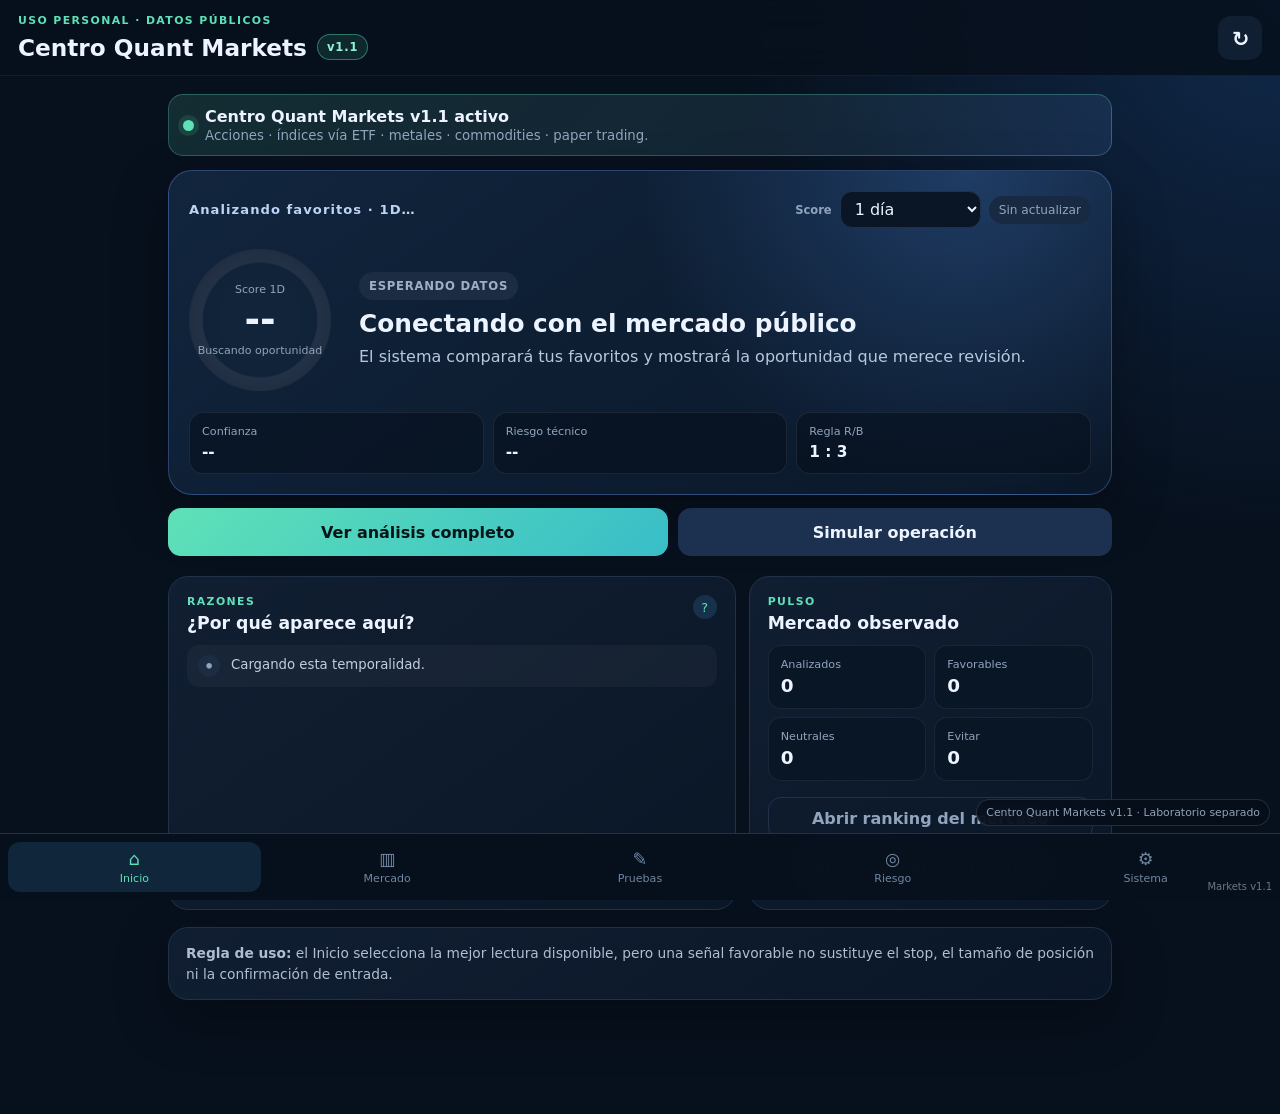
==== commit c63f1881: "Add files via upload" ====
--- a/index.html
+++ b/index.html
@@ -16,14 +16,14 @@
   <header class="app-header">
     <div>
       <p class="eyebrow">Uso personal · Datos públicos</p>
-      <div class="brand-line"><h1>Centro Quant Markets</h1><span class="version-badge">v1.0</span></div>
+      <div class="brand-line"><h1>Centro Quant Markets</h1><span class="version-badge">v1.1</span></div>
     </div>
     <button id="refreshAllBtn" class="icon-btn" aria-label="Actualizar">↻</button>
   </header>
 
   <main>
     <section id="homeView" class="view active home-v6">
-      <div class="v6-release-banner"><span class="release-dot"></span><div><strong>Centro Quant Markets v1 activo</strong><small>Acciones · índices vía ETF · metales · commodities · paper trading.</small></div></div>
+      <div class="v6-release-banner"><span class="release-dot"></span><div><strong>Centro Quant Markets v1.1 activo</strong><small>Acciones · índices vía ETF · metales · commodities · paper trading.</small></div></div>
 
       <article class="decision-hero">
         <div class="decision-topline">
@@ -274,7 +274,7 @@
       <div class="new-version-banner"><strong>✓ NUEVA BASE ACTIVA</strong><span>Laboratorio separado: riesgo, R/B, diario y aprendizaje.</span></div>
       <div class="section-title paper-hero">
         <div>
-          <p class="eyebrow">Laboratorio Markets · v1.0</p>
+          <p class="eyebrow">Laboratorio Markets · v1.1</p>
           <h2>Simulador y diario de operaciones</h2>
           <p>Planea la entrada, valida el riesgo y aprende de tus resultados sin usar dinero real.</p>
         </div>
@@ -425,7 +425,7 @@
       </div>
     </section>
   </main>
-  <div class="build-label">Centro Quant Markets v1.0 · Laboratorio separado</div>
+  <div class="build-label">Centro Quant Markets v1.1 · Laboratorio separado</div>
 
   <nav class="bottom-nav">
     <button data-view="homeView" class="active"><span>⌂</span>Inicio</button>
@@ -450,6 +450,6 @@
 
   <script src="./app.js?v=1.0.0"></script>
 
-<div id="appVersionBadge" style="position:fixed;right:8px;bottom:8px;z-index:9999;font-size:10px;opacity:.45;pointer-events:none">Markets v1.0</div>
+<div id="appVersionBadge" style="position:fixed;right:8px;bottom:8px;z-index:9999;font-size:10px;opacity:.45;pointer-events:none">Markets v1.1</div>
 </body>
 </html>
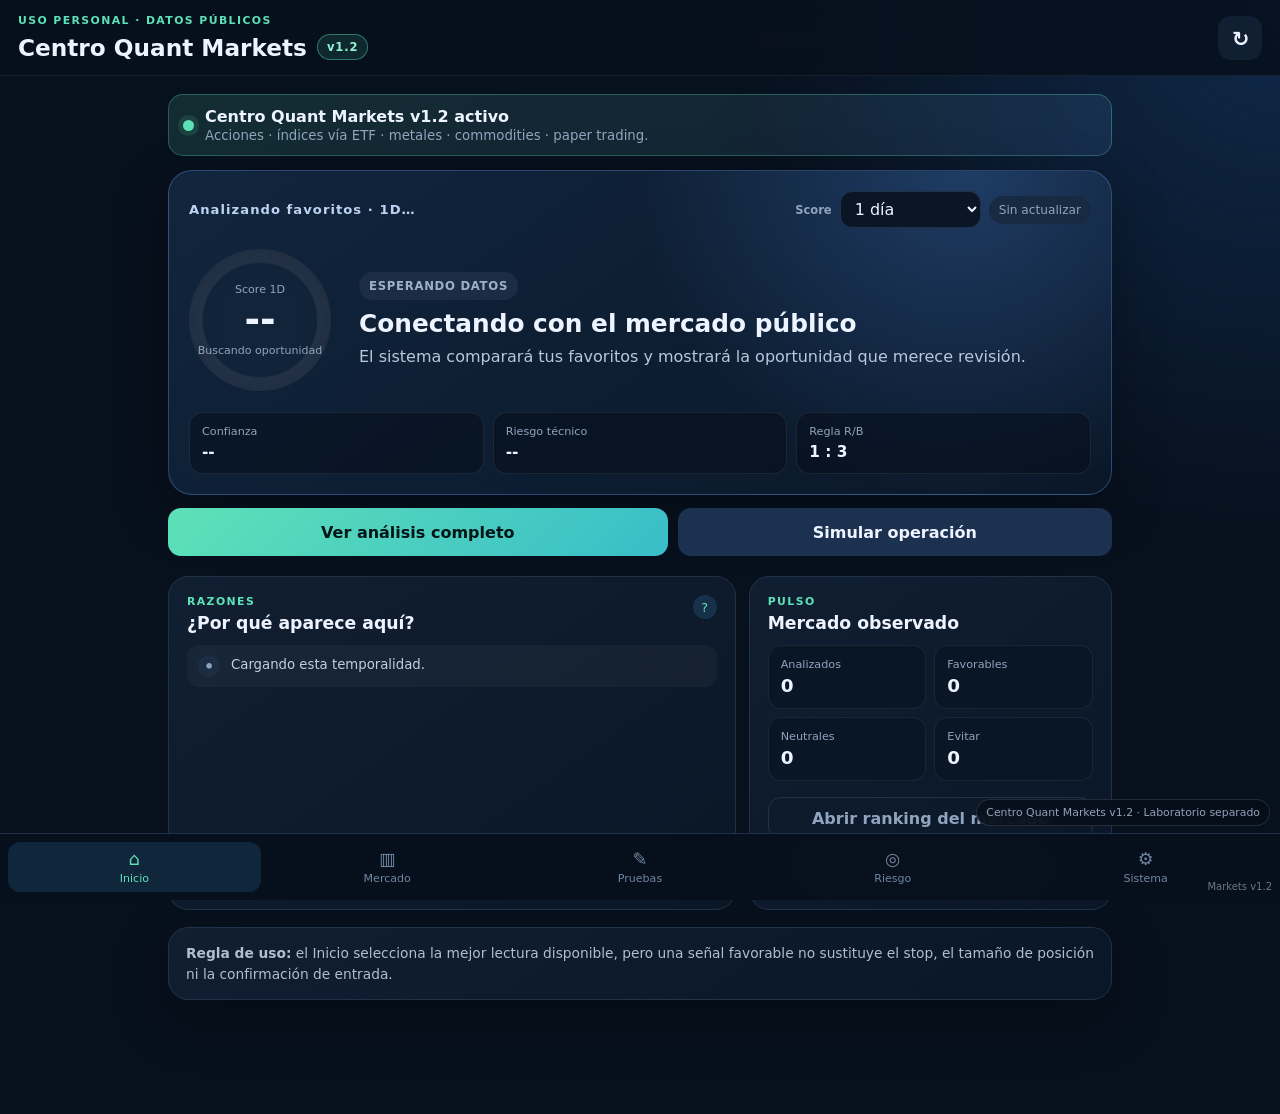
==== commit fbe8cf96: "Add files via upload" ====
--- a/index.html
+++ b/index.html
@@ -16,14 +16,14 @@
   <header class="app-header">
     <div>
       <p class="eyebrow">Uso personal · Datos públicos</p>
-      <div class="brand-line"><h1>Centro Quant Markets</h1><span class="version-badge">v1.1</span></div>
+      <div class="brand-line"><h1>Centro Quant Markets</h1><span class="version-badge">v1.2</span></div>
     </div>
     <button id="refreshAllBtn" class="icon-btn" aria-label="Actualizar">↻</button>
   </header>
 
   <main>
     <section id="homeView" class="view active home-v6">
-      <div class="v6-release-banner"><span class="release-dot"></span><div><strong>Centro Quant Markets v1.1 activo</strong><small>Acciones · índices vía ETF · metales · commodities · paper trading.</small></div></div>
+      <div class="v6-release-banner"><span class="release-dot"></span><div><strong>Centro Quant Markets v1.2 activo</strong><small>Acciones · índices vía ETF · metales · commodities · paper trading.</small></div></div>
 
       <article class="decision-hero">
         <div class="decision-topline">
@@ -274,7 +274,7 @@
       <div class="new-version-banner"><strong>✓ NUEVA BASE ACTIVA</strong><span>Laboratorio separado: riesgo, R/B, diario y aprendizaje.</span></div>
       <div class="section-title paper-hero">
         <div>
-          <p class="eyebrow">Laboratorio Markets · v1.1</p>
+          <p class="eyebrow">Laboratorio Markets · v1.2</p>
           <h2>Simulador y diario de operaciones</h2>
           <p>Planea la entrada, valida el riesgo y aprende de tus resultados sin usar dinero real.</p>
         </div>
@@ -425,7 +425,7 @@
       </div>
     </section>
   </main>
-  <div class="build-label">Centro Quant Markets v1.1 · Laboratorio separado</div>
+  <div class="build-label">Centro Quant Markets v1.2 · Laboratorio separado</div>
 
   <nav class="bottom-nav">
     <button data-view="homeView" class="active"><span>⌂</span>Inicio</button>
@@ -450,6 +450,6 @@
 
   <script src="./app.js?v=1.0.0"></script>
 
-<div id="appVersionBadge" style="position:fixed;right:8px;bottom:8px;z-index:9999;font-size:10px;opacity:.45;pointer-events:none">Markets v1.1</div>
+<div id="appVersionBadge" style="position:fixed;right:8px;bottom:8px;z-index:9999;font-size:10px;opacity:.45;pointer-events:none">Markets v1.2</div>
 </body>
 </html>
